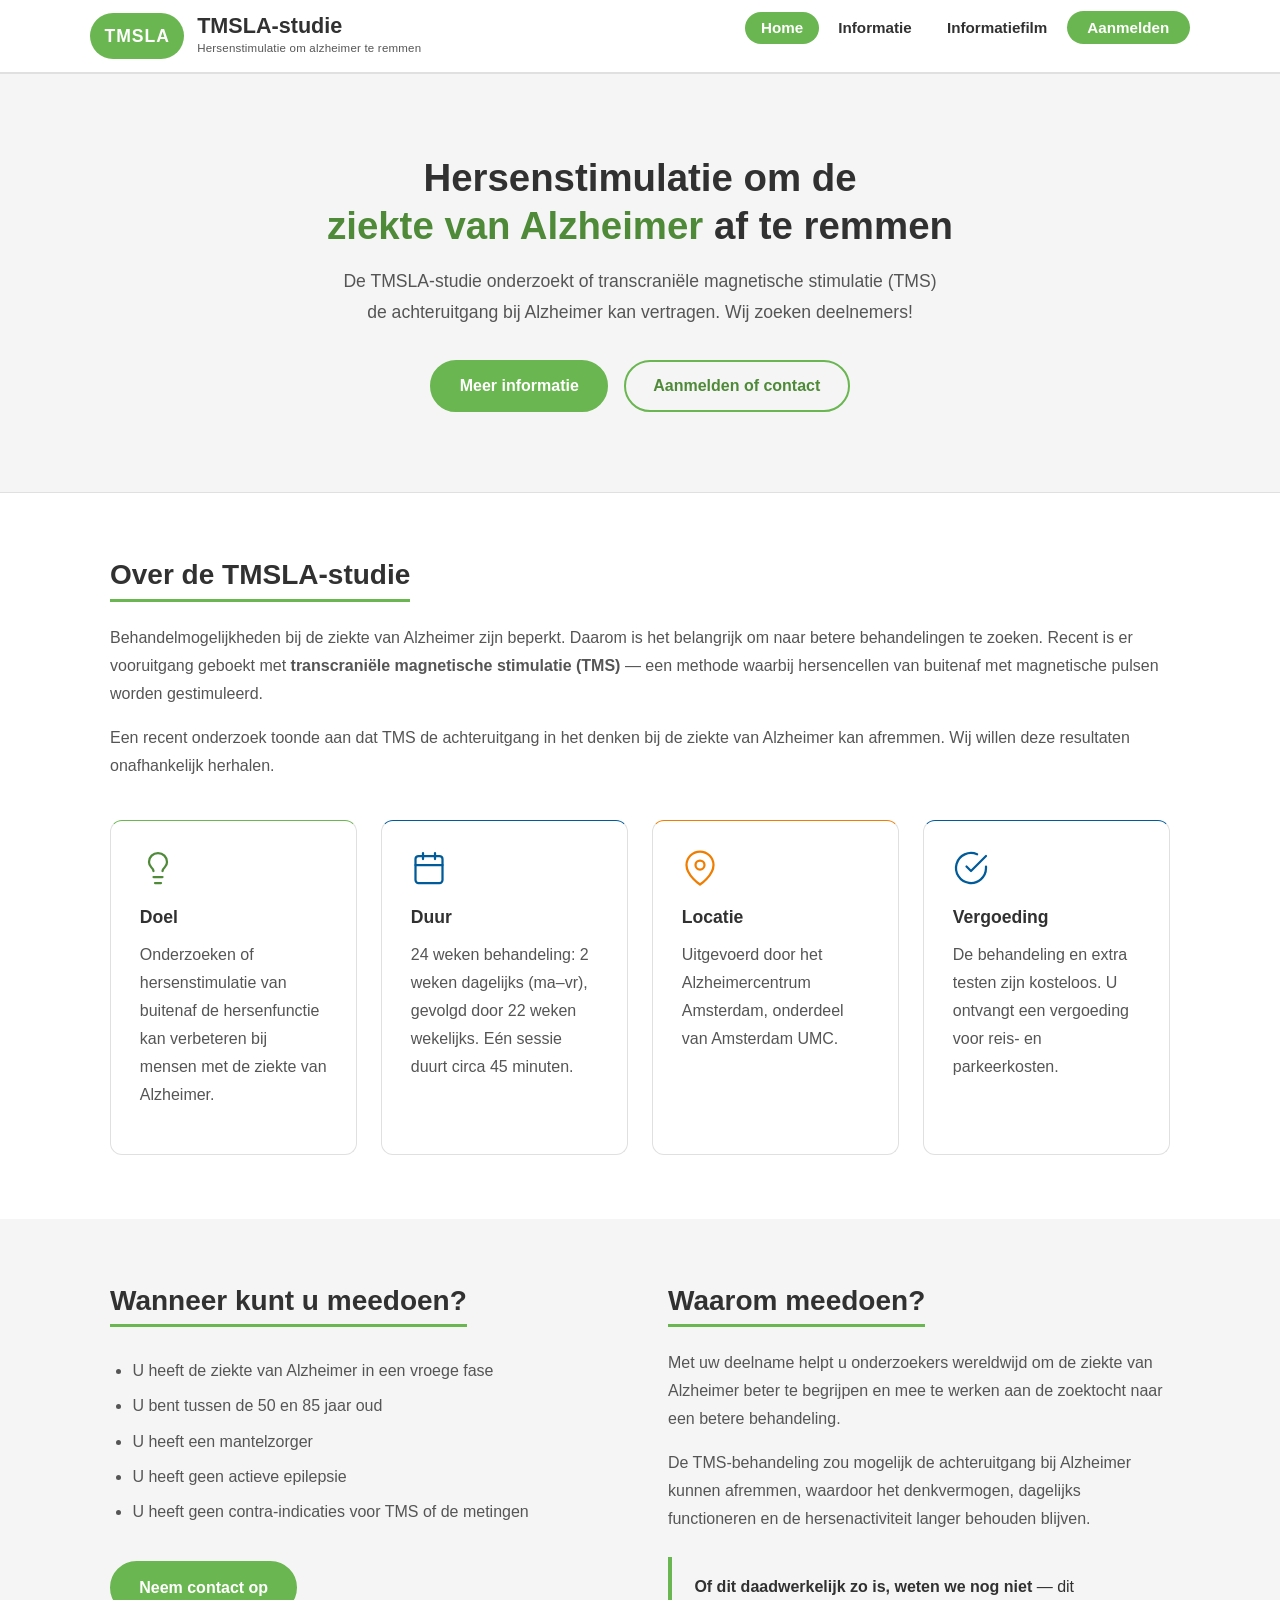
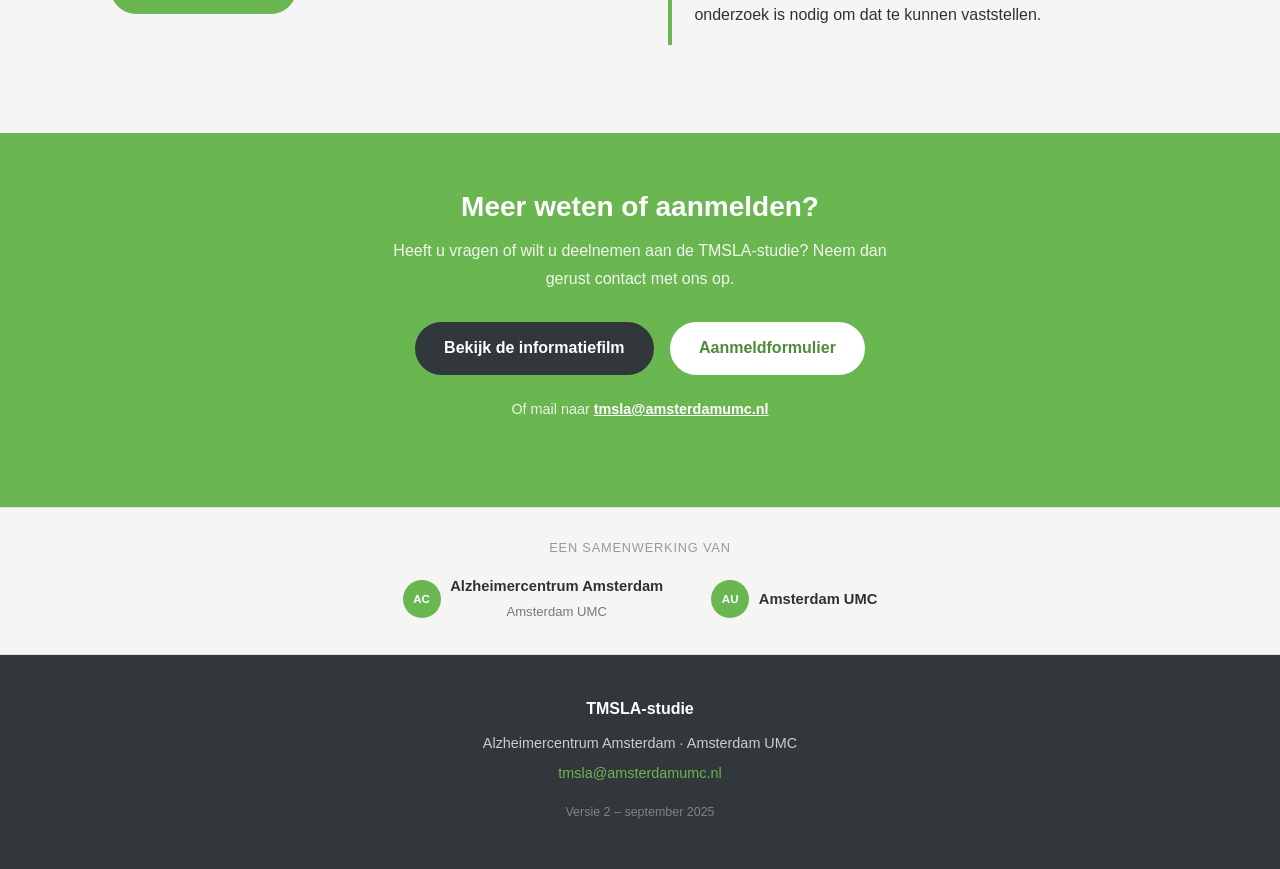
==== index.html @ 9e419be8 "Eerste versie TMSLA website Vier pagina's: home, informatie, informatiefilm, aanmelden. Stijl gebase" ====
<!DOCTYPE html>
<html lang="nl">
<head>
  <meta charset="UTF-8">
  <meta name="viewport" content="width=device-width, initial-scale=1.0">
  <title>TMSLA-studie – Hersenstimulatie bij Alzheimer</title>
  <meta name="description" content="De TMSLA-studie onderzoekt of hersenstimulatie (TMS) de ziekte van Alzheimer kan afremmen. Amsterdam UMC zoekt deelnemers.">
  <link rel="stylesheet" href="style.css">
</head>
<body>

<!-- ── HEADER ── -->
<header>
  <div class="nav-inner">
    <a href="index.html" class="logo">
      <span class="logo-badge">TMSLA</span>
      <div class="logo-tekst">
        <div class="naam">TMSLA-studie</div>
        <div class="ondertitel">Hersenstimulatie om alzheimer te remmen</div>
      </div>
    </a>
    <button class="menu-toggle" onclick="toggleMenu()" aria-label="Menu openen">
      <span></span><span></span><span></span>
    </button>
    <nav>
      <ul id="nav-menu">
        <li><a href="index.html" class="actief">Home</a></li>
        <li><a href="informatie.html">Informatie</a></li>
        <li><a href="informatiefilm.html">Informatiefilm</a></li>
        <li class="nav-cta"><a href="aanmelden.html">Aanmelden</a></li>
      </ul>
    </nav>
  </div>
</header>

<!-- ── HERO ── -->
<section class="hero">
  <h1>Hersenstimulatie om de<br><span>ziekte van Alzheimer</span> af te remmen</h1>
  <p>De TMSLA-studie onderzoekt of transcraniële magnetische stimulatie (TMS) de achteruitgang bij Alzheimer kan vertragen. Wij zoeken deelnemers!</p>
  <div class="hero-knoppen">
    <a href="informatie.html" class="knop knop-groen">Meer informatie</a>
    <a href="aanmelden.html" class="knop knop-omlijnd">Aanmelden of contact</a>
  </div>
</section>

<!-- ── INTRODUCTIE ── -->
<section>
  <div class="container">
    <h2 class="h2-lijn">Over de TMSLA-studie</h2>
    <p>Behandelmogelijkheden bij de ziekte van Alzheimer zijn beperkt. Daarom is het belangrijk om naar betere behandelingen te zoeken. Recent is er vooruitgang geboekt met <strong>transcraniële magnetische stimulatie (TMS)</strong> — een methode waarbij hersencellen van buitenaf met magnetische pulsen worden gestimuleerd.</p>
    <p>Een recent onderzoek toonde aan dat TMS de achteruitgang in het denken bij de ziekte van Alzheimer kan afremmen. Wij willen deze resultaten onafhankelijk herhalen.</p>

    <div class="kaarten">
      <div class="kaart" style="border-top-color: var(--groen);">
        <div class="kaart-icon">
          <!-- lightbulb: doel/onderzoek -->
          <svg width="36" height="36" viewBox="0 0 24 24" fill="none" stroke="currentColor" stroke-width="1.5" stroke-linecap="round" stroke-linejoin="round"><path d="M15 14c.2-1 .7-1.7 1.5-2.5 1-.9 1.5-2.2 1.5-3.5A6 6 0 0 0 6 8c0 1 .2 2.2 1.5 3.5.7.7 1.3 1.5 1.5 2.5"/><path d="M9 18h6"/><path d="M10 22h4"/></svg>
        </div>
        <h3>Doel</h3>
        <p>Onderzoeken of hersenstimulatie van buitenaf de hersenfunctie kan verbeteren bij mensen met de ziekte van Alzheimer.</p>
      </div>
      <div class="kaart" style="border-top-color: var(--blauw);">
        <div class="kaart-icon" style="color:var(--blauw);">
          <!-- calendar: duur -->
          <svg width="36" height="36" viewBox="0 0 24 24" fill="none" stroke="currentColor" stroke-width="1.5" stroke-linecap="round" stroke-linejoin="round"><rect x="3" y="4" width="18" height="18" rx="2"/><line x1="16" y1="2" x2="16" y2="6"/><line x1="8" y1="2" x2="8" y2="6"/><line x1="3" y1="10" x2="21" y2="10"/></svg>
        </div>
        <h3>Duur</h3>
        <p>24 weken behandeling: 2 weken dagelijks (ma–vr), gevolgd door 22 weken wekelijks. Eén sessie duurt circa 45 minuten.</p>
      </div>
      <div class="kaart" style="border-top-color: var(--oranje);">
        <div class="kaart-icon" style="color:var(--oranje);">
          <!-- map-pin: locatie -->
          <svg width="36" height="36" viewBox="0 0 24 24" fill="none" stroke="currentColor" stroke-width="1.5" stroke-linecap="round" stroke-linejoin="round"><path d="M21 10c0 7-9 13-9 13S3 17 3 10a9 9 0 0 1 18 0z"/><circle cx="12" cy="10" r="3"/></svg>
        </div>
        <h3>Locatie</h3>
        <p>Uitgevoerd door het Alzheimercentrum Amsterdam, onderdeel van Amsterdam UMC.</p>
      </div>
      <div class="kaart" style="border-top-color: var(--blauw);">
        <div class="kaart-icon" style="color:var(--blauw);">
          <!-- check-circle: vergoeding -->
          <svg width="36" height="36" viewBox="0 0 24 24" fill="none" stroke="currentColor" stroke-width="1.5" stroke-linecap="round" stroke-linejoin="round"><path d="M22 11.08V12a10 10 0 1 1-5.93-9.14"/><polyline points="22 4 12 14.01 9 11.01"/></svg>
        </div>
        <h3>Vergoeding</h3>
        <p>De behandeling en extra testen zijn kosteloos. U ontvangt een vergoeding voor reis- en parkeerkosten.</p>
      </div>
    </div>
  </div>
</section>

<!-- ── WANNEER / WAAROM ── -->
<section class="sectie-grijs">
  <div class="container">
    <div class="twee-kolom">
      <div>
        <h2 class="h2-lijn">Wanneer kunt u meedoen?</h2>
        <ul>
          <li>U heeft de ziekte van Alzheimer in een vroege fase</li>
          <li>U bent tussen de 50 en 85 jaar oud</li>
          <li>U heeft een mantelzorger</li>
          <li>U heeft geen actieve epilepsie</li>
          <li>U heeft geen contra-indicaties voor TMS of de metingen</li>
        </ul>
        <a href="aanmelden.html" class="knop knop-groen" style="margin-top:1.2rem;display:inline-block;">Neem contact op</a>
      </div>
      <div>
        <h2 class="h2-lijn">Waarom meedoen?</h2>
        <p>Met uw deelname helpt u onderzoekers wereldwijd om de ziekte van Alzheimer beter te begrijpen en mee te werken aan de zoektocht naar een betere behandeling.</p>
        <p>De TMS-behandeling zou mogelijk de achteruitgang bij Alzheimer kunnen afremmen, waardoor het denkvermogen, dagelijks functioneren en de hersenactiviteit langer behouden blijven.</p>
        <div class="highlight-box">
          <p><strong>Of dit daadwerkelijk zo is, weten we nog niet</strong> — dit onderzoek is nodig om dat te kunnen vaststellen.</p>
        </div>
      </div>
    </div>
  </div>
</section>

<!-- ── CTA-BALK ── -->
<div class="cta-balk">
  <h2>Meer weten of aanmelden?</h2>
  <p>Heeft u vragen of wilt u deelnemen aan de TMSLA-studie? Neem dan gerust contact met ons op.</p>
  <div class="hero-knoppen">
    <a href="informatiefilm.html" class="knop knop-donker">Bekijk de informatiefilm</a>
    <a href="aanmelden.html" class="knop" style="background:var(--wit);color:var(--groen-donker);border:2px solid var(--wit);">Aanmeldformulier</a>
  </div>
  <p style="margin-top:1.4rem;font-size:0.9rem;color:rgba(255,255,255,0.85);">
    Of mail naar <a href="mailto:tmsla@amsterdamumc.nl" style="color:var(--wit);font-weight:700;text-decoration:underline;">tmsla@amsterdamumc.nl</a>
  </p>
</div>

<!-- ── LOGOS ── -->
<div class="logos-balk">
  <p class="label">Een samenwerking van</p>
  <div class="logos-container">
    <div class="instituut-logo">
      <div class="sym">AC</div>
      <div>Alzheimercentrum Amsterdam<br><span style="font-weight:400;font-size:0.82rem;color:#777;">Amsterdam UMC</span></div>
    </div>
    <div class="instituut-logo">
      <div class="sym">AU</div>
      <div>Amsterdam UMC</div>
    </div>
  </div>
</div>

<!-- ── FOOTER ── -->
<footer>
  <p class="footer-naam">TMSLA-studie</p>
  <p>Alzheimercentrum Amsterdam · Amsterdam UMC</p>
  <p><a href="mailto:tmsla@amsterdamumc.nl">tmsla@amsterdamumc.nl</a></p>
  <p style="margin-top:1rem;font-size:0.78rem;opacity:0.5;">Versie 2 – september 2025</p>
</footer>

<script>
  function toggleMenu() {
    document.getElementById('nav-menu').classList.toggle('open');
  }
</script>
</body>
</html>
---- style.css ----
/* TMSLA Website – stijl gebaseerd op Alzheimercentrum Amsterdam */

:root {
  --groen:          #6ab650;
  --groen-donker:   #4e8a38;
  --groen-hover:    #5aa040;
  --blauw:          #005b9a;
  --blauw-licht:    #e8f2fa;
  --oranje:         #f07d00;
  --oranje-licht:   #fff4e6;
  --tekst:          #313131;
  --tekst-licht:    #555;
  --grijs-licht:    #f5f5f5;
  --grijs-rand:     #e0e0e0;
  --wit:            #ffffff;
}

* {
  box-sizing: border-box;
  margin: 0;
  padding: 0;
}

body {
  font-family: Arial, sans-serif;
  font-size: 16px;
  color: var(--tekst);
  background: var(--wit);
  line-height: 1.75;
}

/* ── Navigatie ── */
header {
  background: var(--wit);
  border-bottom: 2px solid var(--grijs-rand);
  padding: 0 2rem;
  position: sticky;
  top: 0;
  z-index: 100;
}

.nav-inner {
  max-width: 1100px;
  margin: 0 auto;
  display: flex;
  align-items: center;
  justify-content: space-between;
  height: 72px;
}

.logo {
  display: flex;
  align-items: center;
  gap: 0.8rem;
  text-decoration: none;
  color: var(--tekst);
}

.logo-badge {
  background: var(--groen);
  color: var(--wit);
  font-size: 1.1rem;
  font-weight: 900;
  letter-spacing: 1px;
  padding: 0.45rem 0.9rem;
  border-radius: 9999px;
}

.logo-tekst .naam {
  font-size: 1.35rem;
  font-weight: 700;
  color: var(--tekst);
  line-height: 1.1;
}

.logo-tekst .ondertitel {
  font-size: 0.72rem;
  color: var(--tekst-licht);
  letter-spacing: 0.2px;
}

nav ul {
  list-style: none;
  display: flex;
  gap: 0.2rem;
  align-items: center;
}

nav ul li a {
  color: var(--tekst);
  text-decoration: none;
  padding: 0.45rem 1rem;
  border-radius: 9999px;
  font-size: 0.95rem;
  font-weight: 600;
  transition: background 0.18s, color 0.18s;
}

nav ul li a:hover {
  background: var(--grijs-licht);
  color: var(--groen-donker);
}

nav ul li a.actief {
  background: var(--groen);
  color: var(--wit);
}

/* Aanmeld-knop in nav */
nav ul li.nav-cta a {
  background: var(--groen);
  color: var(--wit);
  padding: 0.5rem 1.3rem;
}

nav ul li.nav-cta a:hover {
  background: var(--groen-hover);
  color: var(--wit);
}

/* Hamburger */
.menu-toggle {
  display: none;
  flex-direction: column;
  cursor: pointer;
  gap: 5px;
  background: none;
  border: none;
  padding: 4px;
}
.menu-toggle span {
  display: block;
  width: 25px;
  height: 3px;
  background: var(--tekst);
  border-radius: 3px;
}

/* ── Hero ── */
.hero {
  background: var(--grijs-licht);
  border-bottom: 1px solid var(--grijs-rand);
  padding: 5rem 2rem;
  text-align: center;
}

.hero h1 {
  font-size: 2.4rem;
  max-width: 760px;
  margin: 0 auto 1rem;
  line-height: 1.25;
  color: var(--tekst);
}

.hero h1 span {
  color: var(--groen-donker);
}

.hero p {
  font-size: 1.1rem;
  max-width: 600px;
  margin: 0 auto 2rem;
  color: var(--tekst-licht);
}

.hero-knoppen {
  display: flex;
  gap: 1rem;
  justify-content: center;
  flex-wrap: wrap;
}

/* ── Knoppen – pill-shaped zoals Alzheimercentrum ── */
.knop {
  display: inline-block;
  padding: 0.65em 1.7em;
  border-radius: 9999px;
  font-size: 1rem;
  font-weight: 700;
  text-decoration: none;
  cursor: pointer;
  border: 2px solid transparent;
  transition: background 0.18s, color 0.18s, transform 0.15s;
  font-family: Arial, sans-serif;
}

.knop:hover {
  transform: translateY(-1px);
}

.knop-groen {
  background: var(--groen);
  color: var(--wit);
  border-color: var(--groen);
}

.knop-groen:hover {
  background: var(--groen-hover);
  border-color: var(--groen-hover);
}

.knop-omlijnd {
  background: transparent;
  color: var(--groen-donker);
  border-color: var(--groen);
}

.knop-omlijnd:hover {
  background: var(--groen);
  color: var(--wit);
}

.knop-donker {
  background: #32373c;
  color: var(--wit);
  border-color: #32373c;
}

.knop-donker:hover {
  background: #1a1d20;
}

/* ── Paginatitel-balk (sub-hero) ── */
.pagina-hero {
  background: var(--grijs-licht);
  border-bottom: 1px solid var(--grijs-rand);
  padding: 3rem 2rem 2.5rem;
  text-align: center;
}

.pagina-hero h1 {
  font-size: 1.9rem;
  color: var(--tekst);
  margin-bottom: 0.6rem;
}

.pagina-hero p {
  font-size: 1rem;
  color: var(--tekst-licht);
  max-width: 560px;
  margin: 0 auto;
}

/* ── Secties ── */
section {
  padding: 4rem 2rem;
}

.sectie-grijs {
  background: var(--grijs-licht);
}

.container {
  max-width: 1060px;
  margin: 0 auto;
}

.container-smal {
  max-width: 740px;
  margin: 0 auto;
}

/* ── Typografie ── */
h2 {
  font-size: 1.75rem;
  color: var(--tekst);
  margin-bottom: 1.2rem;
  line-height: 1.25;
}

h2 .accent {
  color: var(--groen-donker);
}

h3 {
  font-size: 1.1rem;
  color: var(--tekst);
  margin-bottom: 0.5rem;
  font-weight: 700;
}

p {
  margin-bottom: 1rem;
  color: var(--tekst-licht);
}

ul {
  margin: 0.5rem 0 1rem 1.4rem;
  color: var(--tekst-licht);
}

ul li {
  margin-bottom: 0.45rem;
}

/* Streepje onder h2 – vergelijkbaar met Alzheimercentrum */
.h2-lijn {
  display: inline-block;
  padding-bottom: 0.4rem;
  border-bottom: 3px solid var(--groen);
  margin-bottom: 1.4rem;
}

/* ── Kaartjes ── */
.kaarten {
  display: grid;
  grid-template-columns: repeat(auto-fit, minmax(230px, 1fr));
  gap: 1.5rem;
  margin-top: 2.5rem;
}

.kaart {
  background: var(--wit);
  border-radius: 12px;
  padding: 1.8rem;
  border: 1px solid var(--grijs-rand);
  transition: box-shadow 0.2s, transform 0.2s;
}

.kaart:hover {
  box-shadow: 6px 6px 20px rgba(0,0,0,0.09);
  transform: translateY(-2px);
}

.kaart-icon {
  margin-bottom: 1rem;
  color: var(--groen-donker);
  display: block;
  line-height: 1;
}

.kaart-icon svg {
  display: block;
}

/* ── Groen accent-blok ── */
.groen-blok {
  background: var(--groen);
  color: var(--wit);
  border-radius: 12px;
  padding: 2.2rem 2rem;
  margin: 2rem 0;
}

.groen-blok h3 {
  color: var(--wit);
  font-size: 1.25rem;
  margin-bottom: 0.7rem;
}

.groen-blok p,
.groen-blok li {
  color: rgba(255,255,255,0.92);
}

.groen-blok a {
  color: var(--wit);
  font-weight: 700;
  text-decoration: underline;
}

/* ── Highlight box ── */
.highlight-box {
  background: var(--grijs-licht);
  border-left: 4px solid var(--groen);
  border-radius: 0 8px 8px 0;
  padding: 1rem 1.4rem;
  margin: 1.5rem 0;
}

.highlight-box p {
  margin-bottom: 0;
  color: var(--tekst);
}

/* ── Twee-kolom layout ── */
.twee-kolom {
  display: grid;
  grid-template-columns: 1fr 1fr;
  gap: 3.5rem;
  align-items: start;
}

@media (max-width: 720px) {
  .twee-kolom { grid-template-columns: 1fr; gap: 2rem; }
}

/* ── Behandeling tijdlijn ── */
.tijdlijn {
  border: 1px solid var(--grijs-rand);
  border-radius: 10px;
  overflow: hidden;
  margin: 1.2rem 0;
}

.tijdlijn-rij {
  display: flex;
  align-items: center;
  gap: 1rem;
  padding: 0.9rem 1.2rem;
  border-bottom: 1px solid var(--grijs-rand);
  background: var(--wit);
}

.tijdlijn-rij:last-child { border-bottom: none; }

.tijdlijn-week {
  font-weight: 700;
  color: var(--tekst);
  min-width: 85px;
  font-size: 0.88rem;
}

.tijdlijn-balk {
  flex: 1;
  min-height: 32px;
  border-radius: 9999px;
  display: inline-flex;
  align-items: center;
  padding: 0.4rem 1rem;
  font-size: 0.82rem;
  font-weight: 700;
  color: var(--wit);
  white-space: nowrap;
}

.balk-intensief { background: #32373c; flex: 0 0 auto; }
.balk-onderhoud { background: var(--groen); }
.balk-controle  { background: var(--groen-donker); flex: 0 0 auto; }

/* ── Onderzoekers ── */
.onderzoekers-grid {
  display: grid;
  grid-template-columns: repeat(auto-fit, minmax(210px, 1fr));
  gap: 1.2rem;
  margin-top: 1.5rem;
}

.onderzoeker-kaart {
  background: var(--wit);
  border-radius: 10px;
  padding: 1.2rem 1.3rem;
  border: 1px solid var(--grijs-rand);
  border-top: 3px solid var(--blauw);
}

/* ── Oranje accent highlight ── */
.highlight-oranje {
  background: var(--oranje-licht);
  border-left: 4px solid var(--oranje);
  border-radius: 0 8px 8px 0;
  padding: 1rem 1.4rem;
  margin: 1.5rem 0;
}

.highlight-oranje p { margin-bottom: 0; color: var(--tekst); }

/* ── Blauw accent highlight ── */
.highlight-blauw {
  background: var(--blauw-licht);
  border-left: 4px solid var(--blauw);
  border-radius: 0 8px 8px 0;
  padding: 1rem 1.4rem;
  margin: 1.5rem 0;
}

.highlight-blauw p { margin-bottom: 0; color: var(--tekst); }

/* ── Oranje badge ── */
.badge-oranje {
  display: inline-block;
  background: var(--oranje);
  color: var(--wit);
  border-radius: 9999px;
  font-size: 0.78rem;
  font-weight: 700;
  padding: 0.2rem 0.75rem;
  letter-spacing: 0.3px;
}

/* ── Blauw badge ── */
.badge-blauw {
  display: inline-block;
  background: var(--blauw);
  color: var(--wit);
  border-radius: 9999px;
  font-size: 0.78rem;
  font-weight: 700;
  padding: 0.2rem 0.75rem;
  letter-spacing: 0.3px;
}

.onderzoeker-rol {
  font-size: 0.75rem;
  color: var(--blauw);
  font-weight: 700;
  text-transform: uppercase;
  letter-spacing: 0.6px;
  margin-bottom: 0.35rem;
}

.onderzoeker-naam {
  font-weight: 700;
  color: var(--tekst);
  font-size: 0.97rem;
  margin-bottom: 0.2rem;
}

.onderzoeker-titel {
  font-size: 0.83rem;
  color: var(--tekst-licht);
}

/* ── Formulier ── */
.formulier {
  width: 100%;
}

.formulier-groep {
  margin-bottom: 1.3rem;
}

.formulier-groep label {
  display: block;
  font-weight: 700;
  margin-bottom: 0.4rem;
  color: var(--tekst);
  font-size: 0.95rem;
}

.formulier-groep input,
.formulier-groep select,
.formulier-groep textarea {
  width: 100%;
  padding: 0.7rem 1rem;
  border: 1.5px solid var(--grijs-rand);
  border-radius: 8px;
  font-size: 1rem;
  font-family: Arial, sans-serif;
  color: var(--tekst);
  background: var(--wit);
  transition: border-color 0.2s;
}

.formulier-groep input:focus,
.formulier-groep select:focus,
.formulier-groep textarea:focus {
  outline: none;
  border-color: var(--groen);
}

.formulier-groep textarea {
  min-height: 130px;
  resize: vertical;
}

.checkbox-groep {
  display: flex;
  align-items: flex-start;
  gap: 0.7rem;
}

.checkbox-groep input[type="checkbox"] {
  width: auto;
  margin-top: 3px;
  accent-color: var(--groen);
}

.succes-bericht {
  display: none;
  background: #edf7e9;
  border: 2px solid var(--groen);
  border-radius: 10px;
  padding: 1.8rem;
  text-align: center;
  margin-top: 1rem;
}

.succes-bericht h3 { color: var(--groen-donker); font-size: 1.3rem; margin-bottom: 0.5rem; }
.succes-bericht p  { color: var(--tekst-licht); margin-bottom: 0; }

/* ── Video ── */
.video-wrapper {
  position: relative;
  padding-bottom: 56.25%;
  height: 0;
  border-radius: 12px;
  overflow: hidden;
  box-shadow: 6px 6px 20px rgba(0,0,0,0.12);
}

.video-wrapper iframe {
  position: absolute;
  top: 0; left: 0;
  width: 100%; height: 100%;
  border: none;
}

.video-placeholder {
  background: #1c1c1c;
  border-radius: 12px;
  height: 400px;
  display: flex;
  flex-direction: column;
  align-items: center;
  justify-content: center;
  color: #aaa;
  font-size: 1rem;
  gap: 0.8rem;
}

.video-placeholder .play-icon {
  width: 72px;
  height: 72px;
  background: var(--groen);
  border-radius: 50%;
  display: flex;
  align-items: center;
  justify-content: center;
  color: var(--wit);
}

/* ── CTA-baner (groen blok breed) ── */
.cta-balk {
  background: var(--groen);
  padding: 3.5rem 2rem;
  text-align: center;
}

.cta-balk h2 {
  color: var(--wit);
  margin-bottom: 0.8rem;
}

.cta-balk p {
  color: rgba(255,255,255,0.9);
  max-width: 500px;
  margin: 0 auto 1.8rem;
}

/* ── Logos balk ── */
.logos-balk {
  background: var(--grijs-licht);
  border-top: 1px solid var(--grijs-rand);
  border-bottom: 1px solid var(--grijs-rand);
  padding: 1.8rem 2rem;
  text-align: center;
}

.logos-balk .label {
  font-size: 0.8rem;
  color: #999;
  text-transform: uppercase;
  letter-spacing: 0.8px;
  margin-bottom: 0.9rem;
}

.logos-container {
  display: flex;
  justify-content: center;
  align-items: center;
  gap: 3rem;
  flex-wrap: wrap;
}

.instituut-logo {
  display: flex;
  align-items: center;
  gap: 0.6rem;
  font-weight: 700;
  font-size: 0.92rem;
  color: var(--tekst);
}

.instituut-logo .sym {
  width: 38px;
  height: 38px;
  background: var(--groen);
  border-radius: 50%;
  display: flex;
  align-items: center;
  justify-content: center;
  color: var(--wit);
  font-size: 0.72rem;
  font-weight: 900;
}

/* ── Footer ── */
footer {
  background: #32373c;
  color: rgba(255,255,255,0.8);
  padding: 2.5rem 2rem;
  text-align: center;
}

footer a {
  color: var(--groen);
  text-decoration: none;
}

footer a:hover { text-decoration: underline; }

footer p {
  color: rgba(255,255,255,0.75);
  font-size: 0.9rem;
  margin-bottom: 0.3rem;
}

footer .footer-naam {
  color: var(--wit);
  font-weight: 700;
  font-size: 1rem;
  margin-bottom: 0.5rem;
}

/* ── Responsief ── */
@media (max-width: 768px) {
  .hero h1 { font-size: 1.75rem; }
  .pagina-hero h1 { font-size: 1.5rem; }
  nav ul {
    display: none;
    flex-direction: column;
    position: absolute;
    top: 72px;
    left: 0;
    right: 0;
    background: var(--wit);
    border-bottom: 2px solid var(--grijs-rand);
    padding: 1rem 1.5rem;
    gap: 0.2rem;
    z-index: 99;
  }
  nav ul.open { display: flex; }
  nav ul li a { display: block; border-radius: 8px; }
  .menu-toggle { display: flex; }
  header { position: relative; }
  .kaarten { grid-template-columns: 1fr; }
}
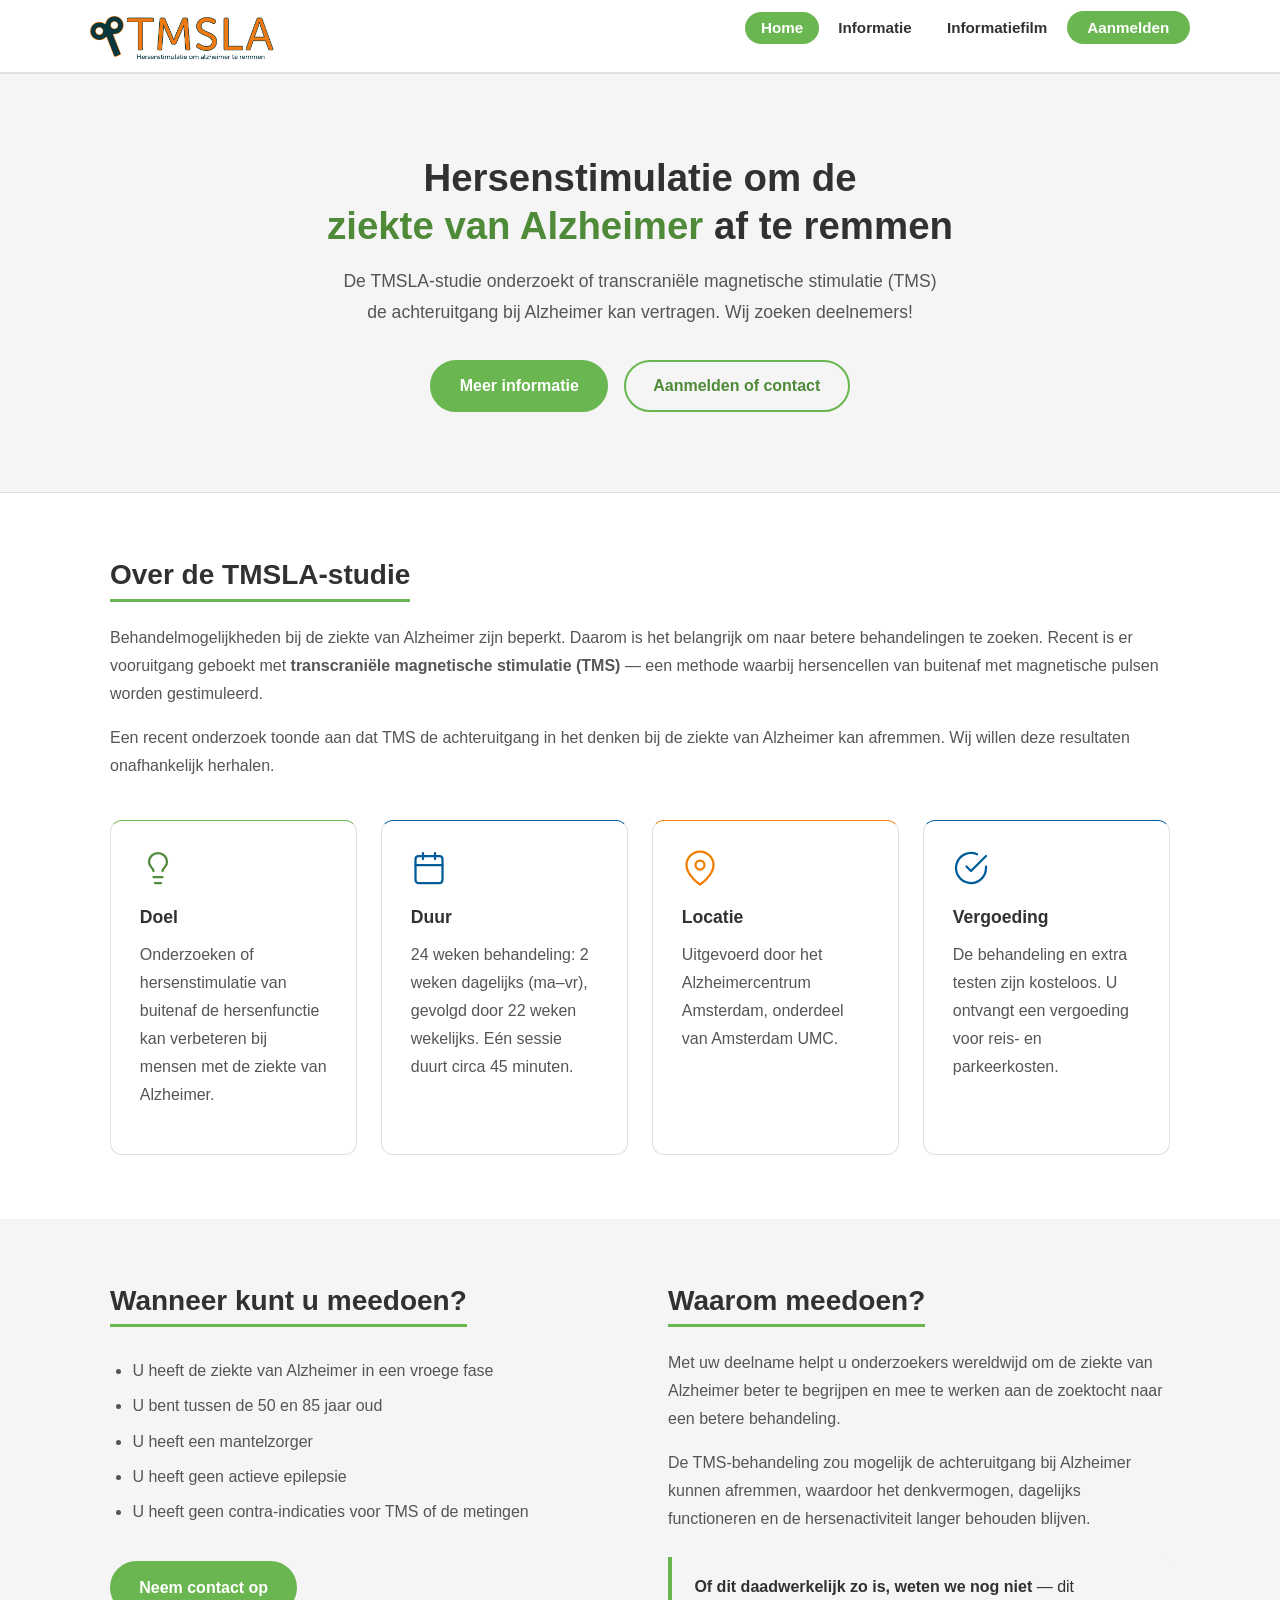
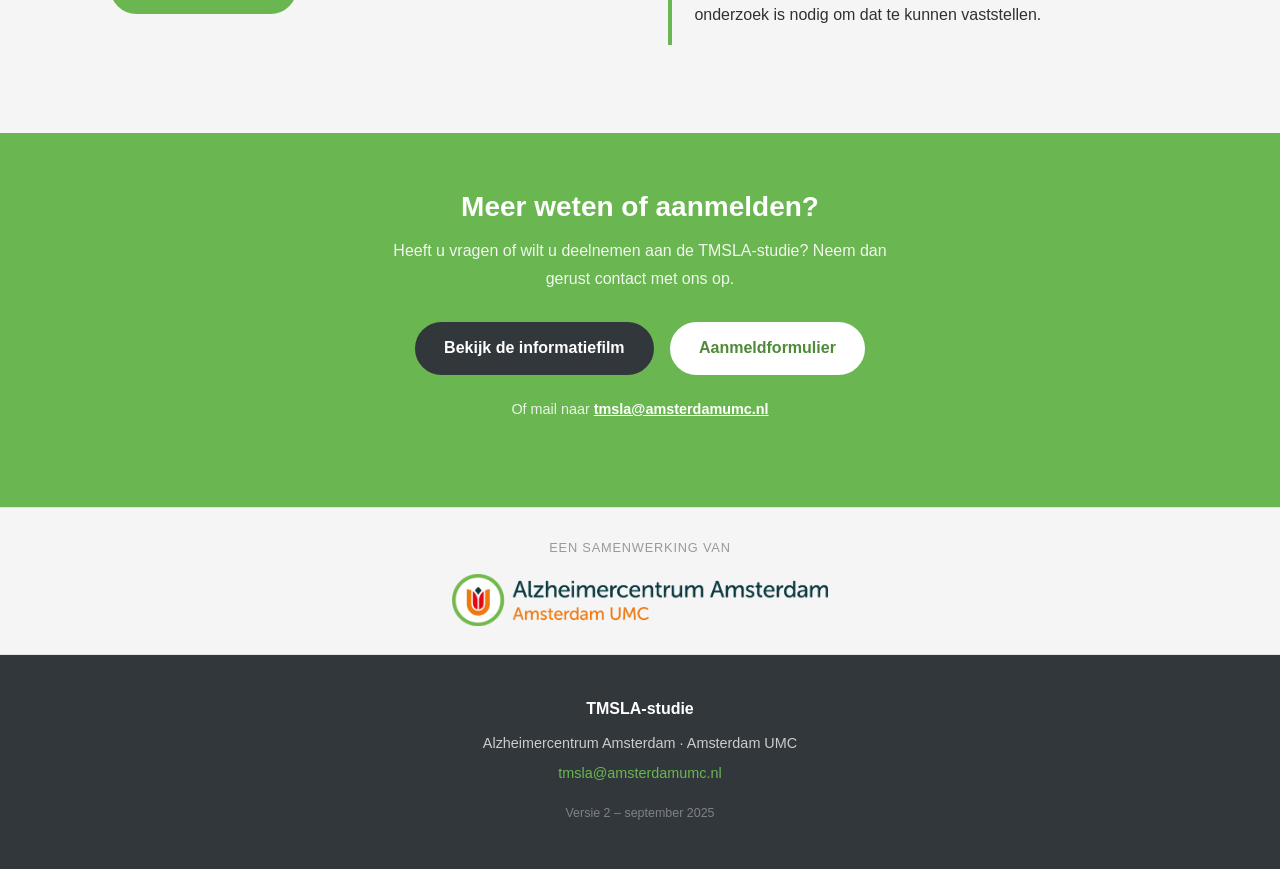
==== commit dadbe1dd: "Voeg logo's en favicon toe TMSLA-logo in navigatiebalk, Alzheimercentrum Amsterdam-logo in samenwerk" ====
--- a/index.html
+++ b/index.html
@@ -6,6 +6,7 @@
   <title>TMSLA-studie – Hersenstimulatie bij Alzheimer</title>
   <meta name="description" content="De TMSLA-studie onderzoekt of hersenstimulatie (TMS) de ziekte van Alzheimer kan afremmen. Amsterdam UMC zoekt deelnemers.">
   <link rel="stylesheet" href="style.css">
+  <link rel="icon" href="favicon.png" type="image/png">
 </head>
 <body>
 
@@ -13,11 +14,7 @@
 <header>
   <div class="nav-inner">
     <a href="index.html" class="logo">
-      <span class="logo-badge">TMSLA</span>
-      <div class="logo-tekst">
-        <div class="naam">TMSLA-studie</div>
-        <div class="ondertitel">Hersenstimulatie om alzheimer te remmen</div>
-      </div>
+      <img src="TMSLA_logo_v3.png" alt="TMSLA-studie">
     </a>
     <button class="menu-toggle" onclick="toggleMenu()" aria-label="Menu openen">
       <span></span><span></span><span></span>
@@ -131,14 +128,7 @@
 <div class="logos-balk">
   <p class="label">Een samenwerking van</p>
   <div class="logos-container">
-    <div class="instituut-logo">
-      <div class="sym">AC</div>
-      <div>Alzheimercentrum Amsterdam<br><span style="font-weight:400;font-size:0.82rem;color:#777;">Amsterdam UMC</span></div>
-    </div>
-    <div class="instituut-logo">
-      <div class="sym">AU</div>
-      <div>Amsterdam UMC</div>
-    </div>
+    <img src="Alzheimercentrum%202019%20+%20circel%20tulp-v1.png" alt="Alzheimercentrum Amsterdam – Amsterdam UMC" style="height:52px;width:auto;">
   </div>
 </div>
 
--- a/style.css
+++ b/style.css
@@ -51,32 +51,13 @@
 .logo {
   display: flex;
   align-items: center;
-  gap: 0.8rem;
   text-decoration: none;
-  color: var(--tekst);
-}
-
-.logo-badge {
-  background: var(--groen);
-  color: var(--wit);
-  font-size: 1.1rem;
-  font-weight: 900;
-  letter-spacing: 1px;
-  padding: 0.45rem 0.9rem;
-  border-radius: 9999px;
-}
-
-.logo-tekst .naam {
-  font-size: 1.35rem;
-  font-weight: 700;
-  color: var(--tekst);
-  line-height: 1.1;
-}
-
-.logo-tekst .ondertitel {
-  font-size: 0.72rem;
-  color: var(--tekst-licht);
-  letter-spacing: 0.2px;
+}
+
+.logo img {
+  height: 50px;
+  width: auto;
+  display: block;
 }
 
 nav ul {
